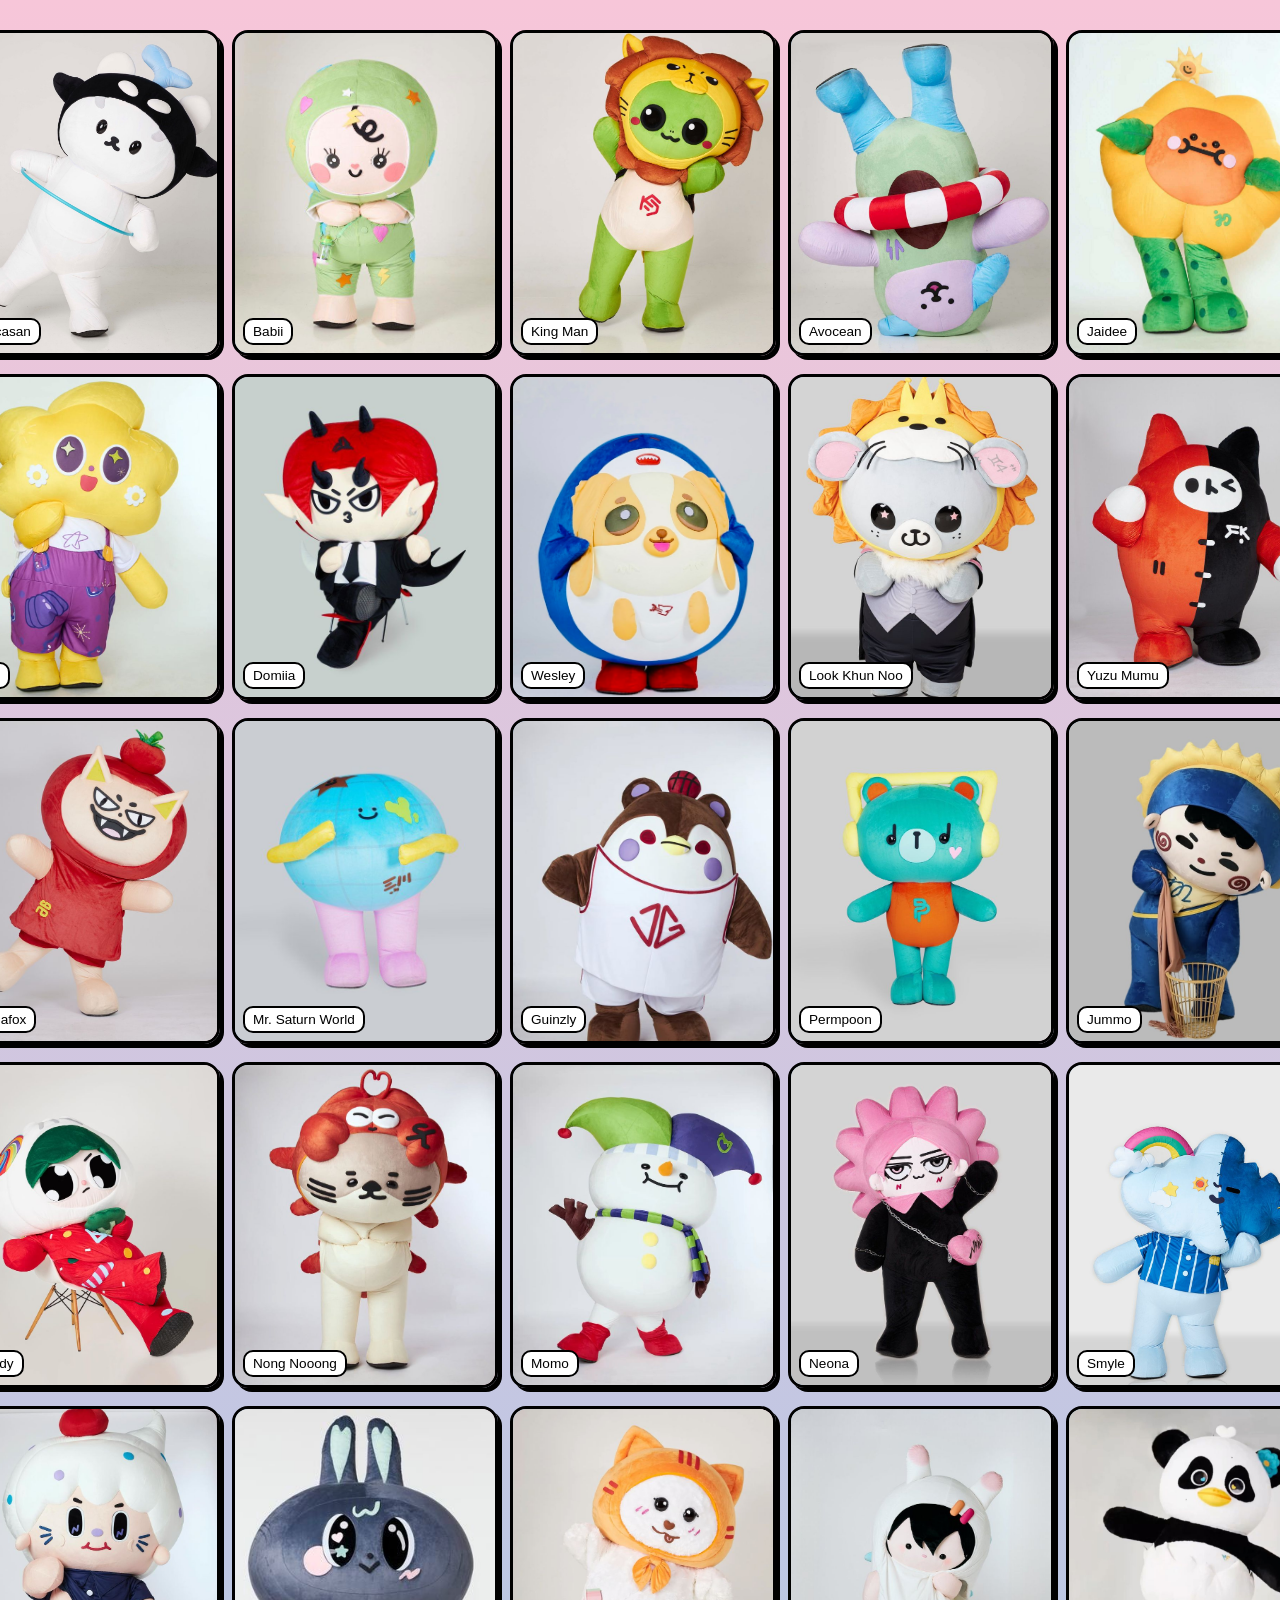
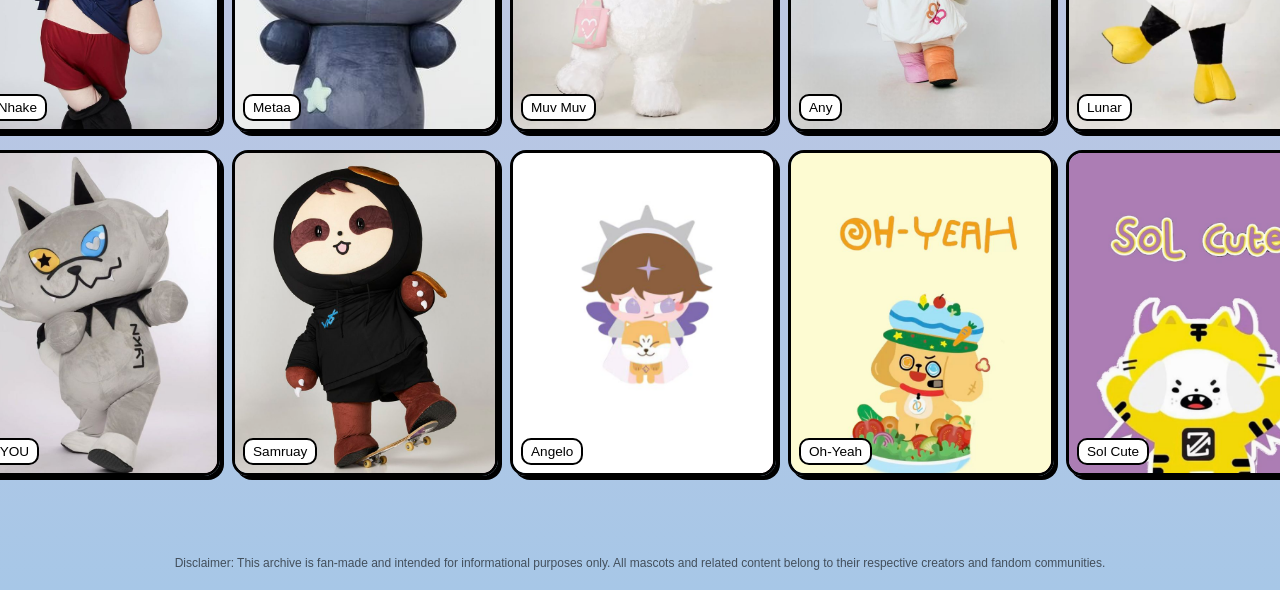
==== main.html @ 8d4f13b4 "Initial commit" ====
<!DOCTYPE html>
<html lang="en">
<head>
  <!-- =======================
       META / PAGE INFO
  ======================== -->
  <meta charset="UTF-8">
  <title>Mascot Archive</title>

  <!-- Main Page Styles -->
  <link rel="stylesheet" href="css/main.css">
</head>

<body>

  <!-- =======================
           MAIN GRID
       Mascot Cards Section
  ======================== -->
  <div class="grid-container" id="grid"></div>

  <!-- =======================
            OVERLAY
       Dark background layer
  ======================== -->
  <div class="overlay hidden" id="overlay"></div>

  <!-- =======================
        FOCUS / DETAIL VIEW
       Selected mascot view
  ======================== -->
  <div class="focus-container hidden" id="focusContainer">

    <!-- Selected Mascot Image -->
    <div class="focus-card" id="focusCard"></div>

    <!-- Mascot Info Panel -->
    <div class="info-panel">

      <!-- Mascot Name -->
      <h2 id="m-name"></h2>

      <!-- Mascot Info Text -->
      <p id="m-info"></p>

      <!-- Close Button -->
      <button onclick="closeFocus()">Close</button>

    </div>

  </div>

  <!-- =======================
          DISCLAIMER
       Fan-made notice footer
  ======================== -->
  <div class="disclaimer-main">
    Disclaimer: This archive is fan-made and intended for informational purposes only. All mascots and related content belong to their respective creators and fandom communities.
  </div>

  <!-- =======================
            SCRIPTS
  ======================== -->
  <script src="js/data.js"></script>
  <script src="js/main.js"></script>

</body>
</html>
---- css/main.css ----
/* =======================
        GLOBAL STYLE
======================= */
body {
  margin: 0;
  font-family: 'Baloo 2', sans-serif;
  background: linear-gradient(to bottom, #f7c6d9, #a7c7e7);
}

/* =======================
          GRID
======================= */
.grid-container {
  display: grid;
  grid-template-columns: repeat(5, 260px);
  gap: 18px;
  padding: 30px;
  justify-content: center;
}

/* =======================
          CARD
======================= */
.card {
  width: 260px;
  height: 320px;

  border: 3px solid black;
  border-radius: 16px;
  overflow: hidden;
  cursor: pointer;

  background: linear-gradient(to right, #a7c7e7, #f7c6d9);
  box-shadow: 4px 4px 0 black;

  transition: transform 0.25s ease;
  position: relative;
}

/* Card Image */
.card img {
  width: 100%;
  height: 320px;
  object-fit: cover;
}

/* Card Name Label */
.card span {
  position: absolute;
  bottom: 8px;
  left: 8px;

  background: white;
  border: 2px solid black;
  border-radius: 10px;
  padding: 4px 8px;
  font-size: 0.85rem;
}

/* Hover Effect */
.card:hover {
  transform: translate(-3px, -3px);
  box-shadow: 8px 8px 0 black;
}

/* =======================
       FOCUS VIEW
======================= */
.focus-container {
  position: fixed;
  inset: 0;

  display: flex;
  justify-content: center;
  align-items: center;
  gap: 40px;

  z-index: 20;
}

/* Selected Mascot Card */
.focus-card {
  width: 260px;
  height: 380px;

  border: 3px solid black;
  border-radius: 16px;
  overflow: hidden;

  box-shadow: 6px 6px 0 black;
}

.focus-card img {
  width: 100%;
  height: 100%;
  object-fit: cover;
}

/* Info Panel */
.info-panel {
  width: 340px;
  max-height: 380px;
  overflow-y: auto;

  border: 3px solid black;
  border-radius: 16px;

  background: linear-gradient(to bottom, #f7c6d9, #a7c7e7);
  box-shadow: 6px 6px 0 black;

  padding: 18px;
}

/* Close Button */
.info-panel button {
  margin-top: 15px;
  padding: 10px 20px;

  border-radius: 25px;
  border: 2px solid black;

  background: white;
  cursor: pointer;

  transition: 0.25s ease;
}

.info-panel button:hover {
  transform: translateY(-2px);
  box-shadow: 3px 3px 0 black;
}

/* =======================
        OVERLAY
======================= */
.overlay {
  position: fixed;
  inset: 0;
  background: rgba(0,0,0,0.4);
  backdrop-filter: blur(5px);
}

/* =======================
      DISCLAIMER
======================= */
.disclaimer-main {
  text-align: center;
  font-size: 0.75rem;
  opacity: 0.6;

  padding: 20px;
  margin-top: 30px;

  color: black;
}

/* =======================
        UTILITIES
======================= */
.hidden {
  display: none;
}
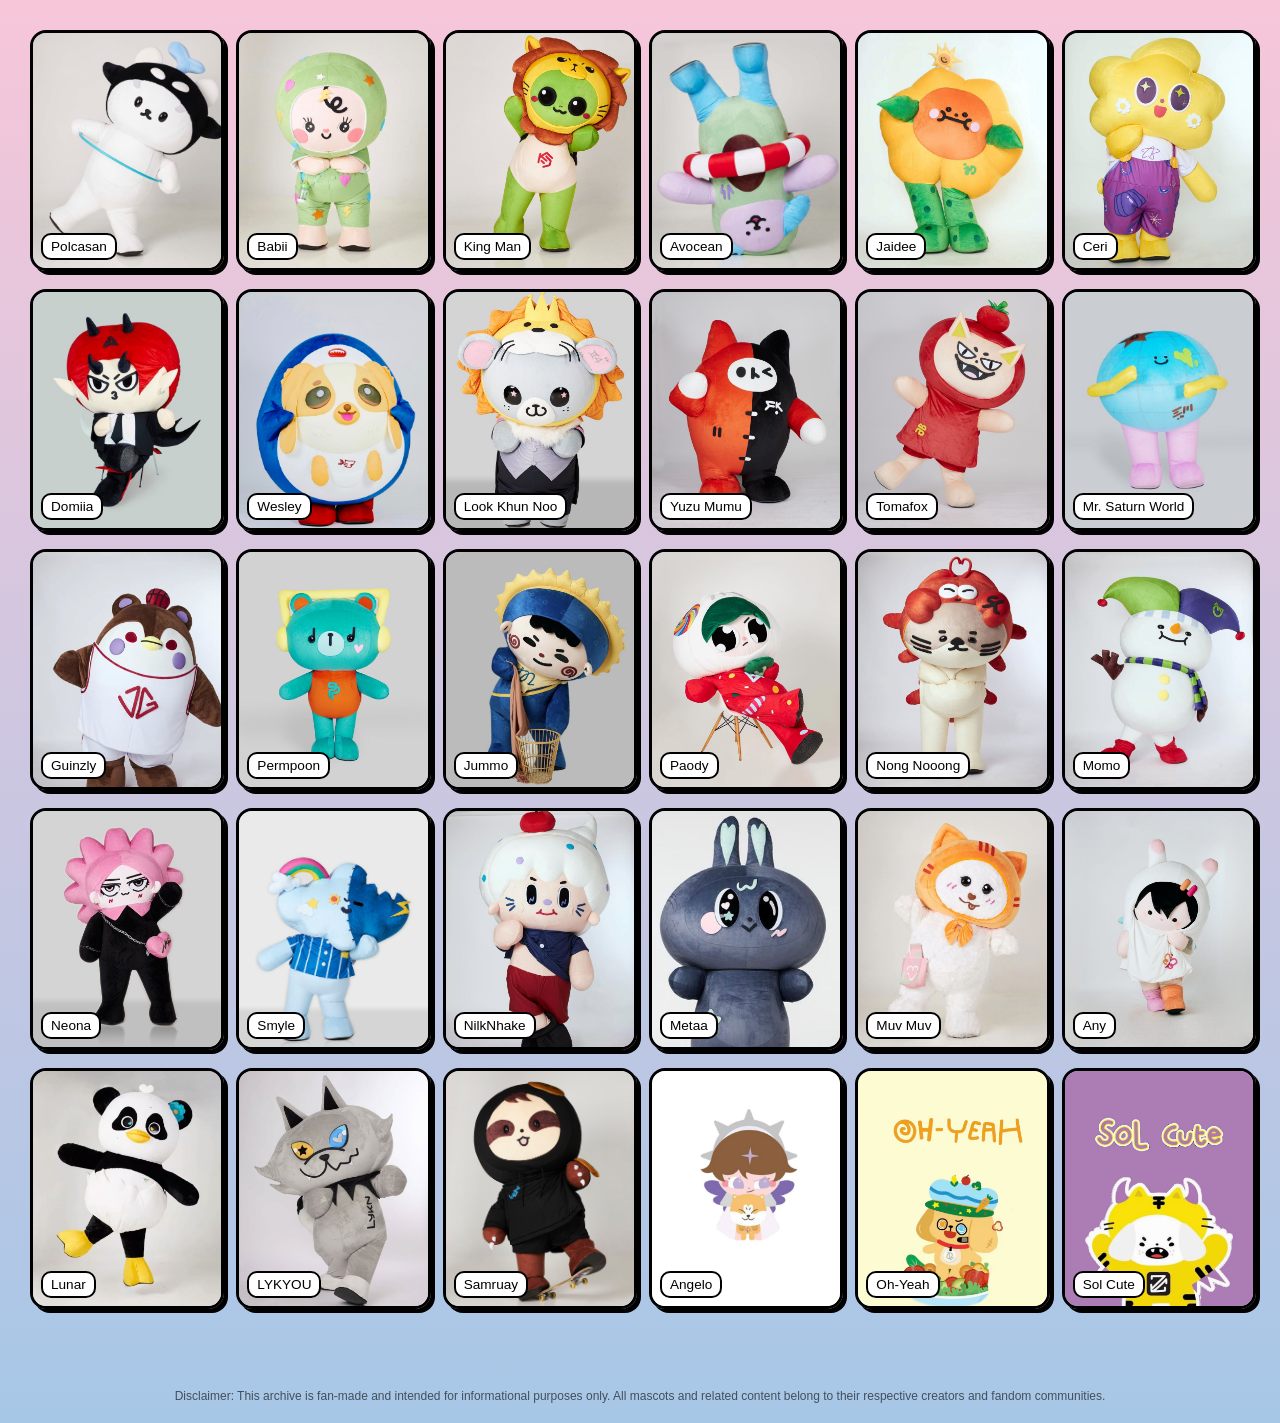
==== commit 6063156d: "Final commit" ====
--- a/main.html
+++ b/main.html
@@ -9,6 +9,7 @@
 
   <!-- Main Page Styles -->
   <link rel="stylesheet" href="css/main.css">
+  <meta name="viewport" content="width=device-width, initial-scale=1.0">
 </head>
 
 <body>
--- a/css/main.css
+++ b/css/main.css
@@ -12,7 +12,7 @@
 ======================= */
 .grid-container {
   display: grid;
-  grid-template-columns: repeat(5, 260px);
+  grid-template-columns: repeat(auto-fit, minmax(180px, 1fr));
   gap: 18px;
   padding: 30px;
   justify-content: center;
@@ -22,8 +22,8 @@
           CARD
 ======================= */
 .card {
-  width: 260px;
-  height: 320px;
+  aspect-ratio: 4 / 5;
+width: 100%;
 
   border: 3px solid black;
   border-radius: 16px;
@@ -40,8 +40,9 @@
 /* Card Image */
 .card img {
   width: 100%;
-  height: 320px;
+  height: 100%;
   object-fit: cover;
+  display: block;
 }
 
 /* Card Name Label */
@@ -159,4 +160,73 @@
 ======================= */
 .hidden {
   display: none;
+}
+
+@media (max-width: 768px) {
+
+  /* GRID */
+
+  .grid-container {
+    grid-template-columns: repeat(2, 1fr);
+    gap: 12px;
+    padding: 12px;
+  }
+
+  .card {
+    aspect-ratio: 3 / 4;
+  }
+
+  .card span {
+    font-size: 0.95rem;
+    padding: 6px 10px;
+  }
+
+  /* POPUP */
+
+  .focus-container {
+    flex-direction: column;
+    justify-content: flex-start;
+    align-items: center;
+
+    padding: 15px;
+
+    overflow-y: auto;
+  }
+
+  .focus-card {
+    width: 90vw;
+    max-width: 320px;
+
+    height: auto;
+    aspect-ratio: 4 / 5;
+  }
+
+  .focus-card img {
+    width: 100%;
+    height: 100%;
+    object-fit: cover;
+  }
+
+  .info-panel {
+    width: 90vw;
+    max-width: 500px;
+
+    max-height: none;
+
+    font-size: 1rem;
+    line-height: 1.6;
+
+    padding: 18px;
+  }
+
+  .info-panel h2 {
+    font-size: 1.5rem;
+    margin-bottom: 10px;
+  }
+
+  .info-panel button {
+    width: 100%;
+    font-size: 1rem;
+  }
+
 }
